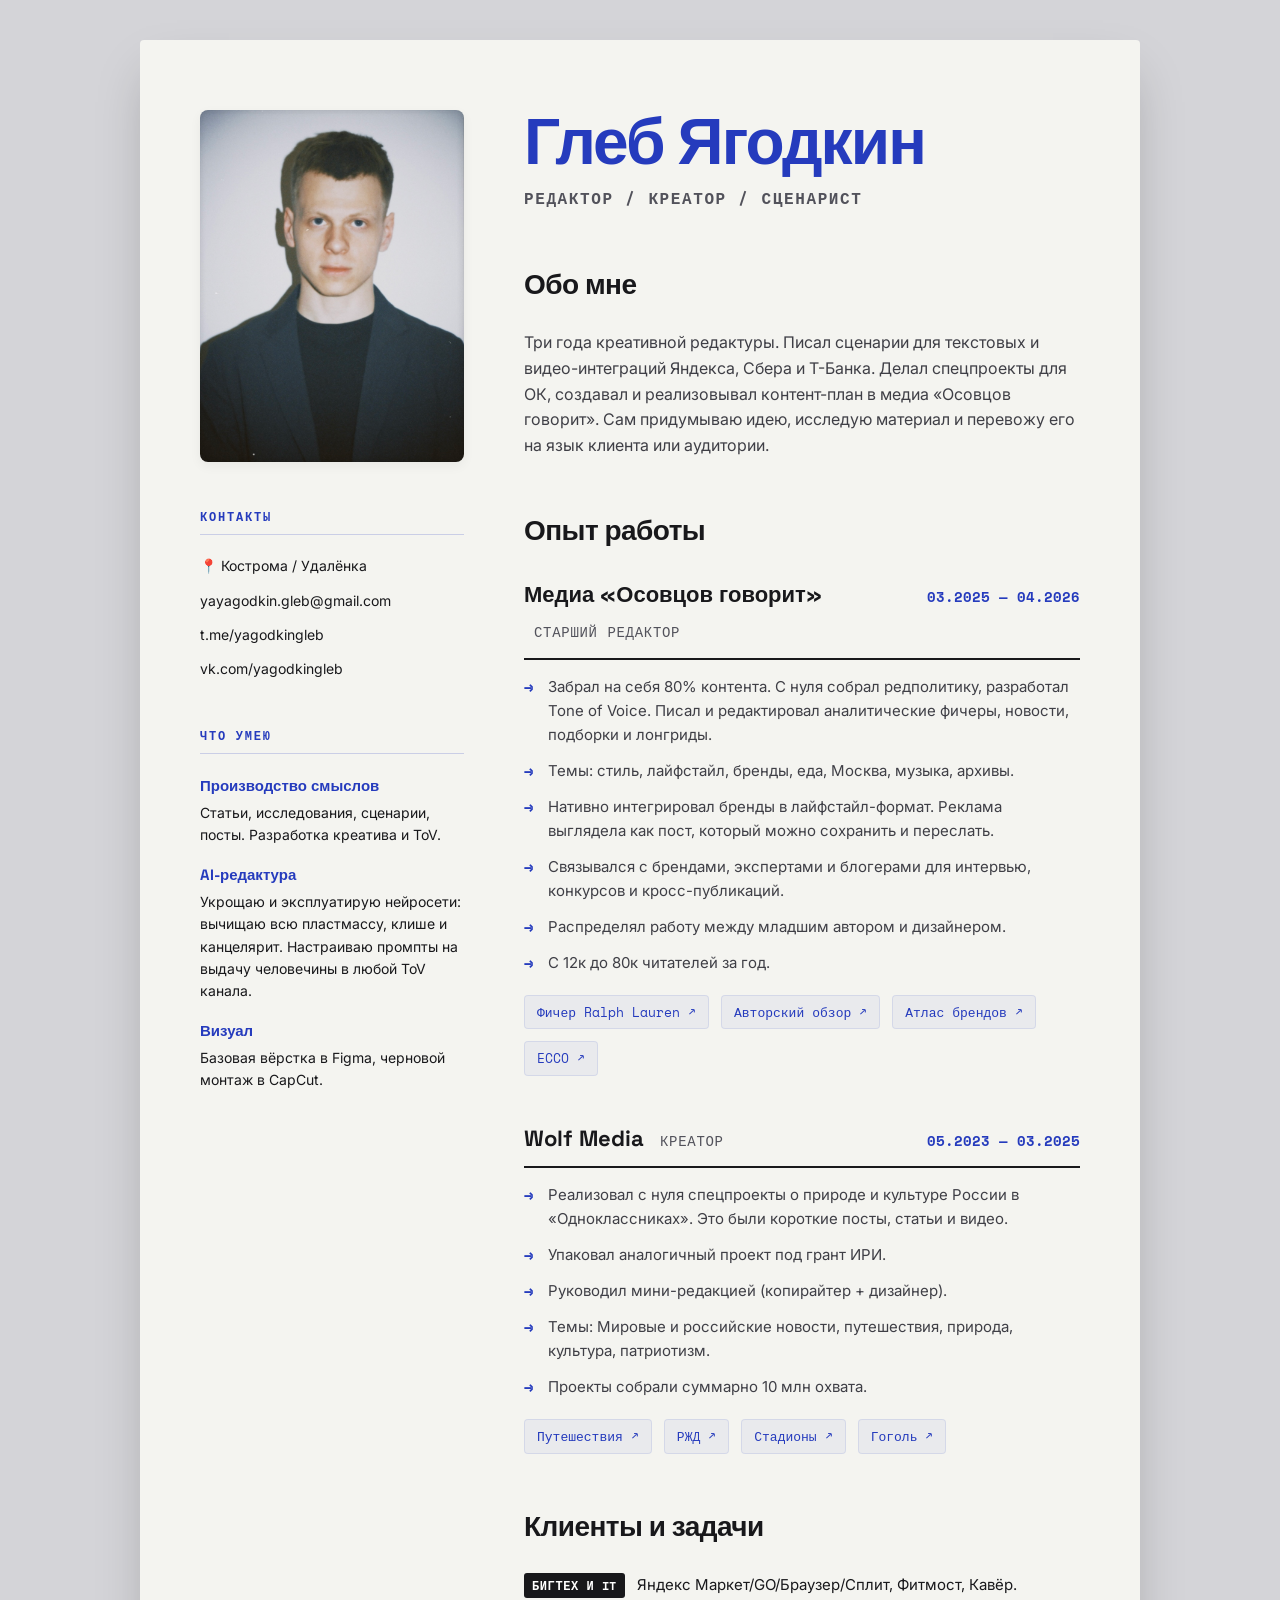
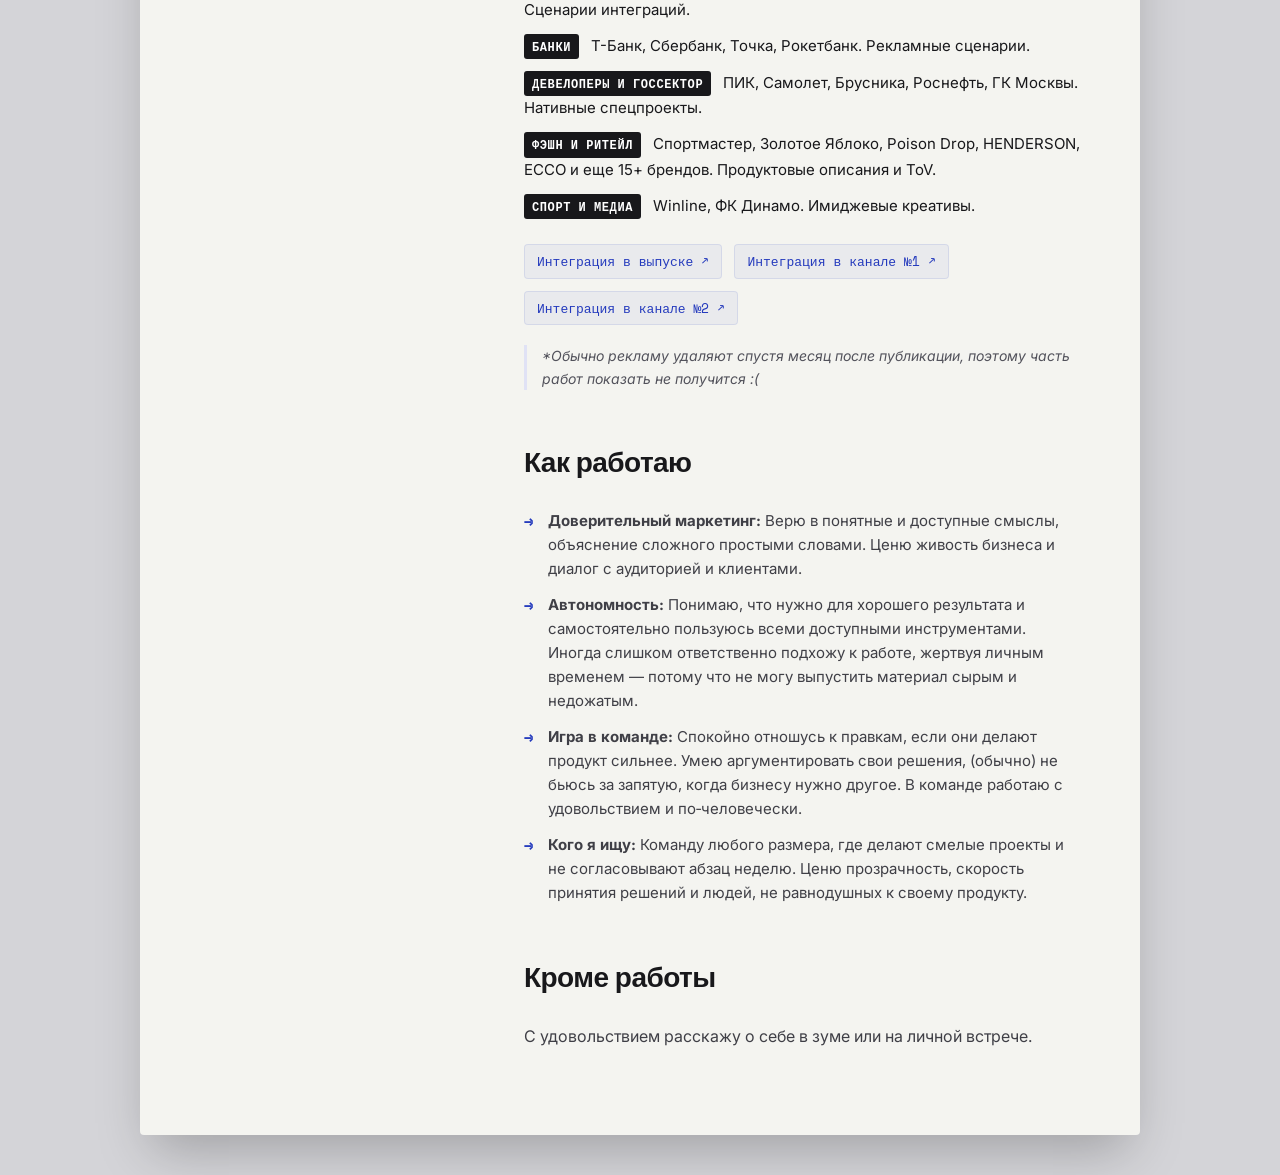
==== index.html @ 524af3cd "Add files via upload" ====
<!DOCTYPE html>
<html lang="ru">
<head>
    <meta charset="UTF-8">
    <meta name="viewport" content="width=device-width, initial-scale=1.0, viewport-fit=cover">
    <title>Глеб Ягодкин // Резюме</title>
    <link href="https://fonts.googleapis.com/css2?family=Inter:wght@400;500;600&family=Space+Grotesk:wght@500;700&family=Space+Mono:wght@400;700&display=swap" rel="stylesheet">
    <style>
        :root {
            --bg-color: #F4F4F0;
            --text-main: #18181b;
            --text-muted: #52525b;
            --accent-blue: #253BBD;
            --accent-light: #e0e2f5;
            --font-head: 'Space Grotesk', sans-serif;
            --font-body: 'Inter', sans-serif;
            --font-mono: 'Space Mono', monospace;
        }

        * { 
            margin: 0; 
            padding: 0; 
            box-sizing: border-box; 
        }
        
        body {
            background: #d4d4d8;
            font-family: var(--font-body);
            color: var(--text-main);
            padding: 40px;
            line-height: 1.6;
        }

        /* ----- ДЕСКТОП (исходная структура flex с двумя колонками) ----- */
        .resume-sheet {
            max-width: 1000px;
            margin: 0 auto;
            background: var(--bg-color);
            display: flex;
            align-items: flex-start;
            padding: 70px 60px;
            gap: 60px;
            box-shadow: 0 25px 50px -12px rgba(0, 0, 0, 0.25);
            border-radius: 4px;
        }

        .left-col {
            width: 30%;
            flex-shrink: 0;
            display: flex;
            flex-direction: column;
            gap: 45px;
        }

        .photo {
            width: 100%;
            aspect-ratio: 3 / 4;
            object-fit: cover;
            border-radius: 8px;
            box-shadow: 0 4px 12px rgba(0, 0, 0, 0.05);
            display: block;
        }

        .left-section h3 {
            font-family: var(--font-mono);
            font-size: 12px;
            text-transform: uppercase;
            letter-spacing: 0.15em;
            color: var(--accent-blue);
            margin-bottom: 20px;
            border-bottom: 1px solid rgba(37, 59, 189, 0.2);
            padding-bottom: 8px;
        }

        .contact-list {
            display: flex;
            flex-direction: column;
            gap: 12px;
            font-size: 14px;
        }

        .contact-list a, .contact-list .location {
            color: var(--text-main);
            text-decoration: none;
            transition: color 0.2s;
            display: inline-flex;
            align-items: center;
            gap: 6px;
            word-break: break-word;
        }

        .contact-list a:hover {
            color: var(--accent-blue);
        }

        .skills-list {
            list-style: none;
        }
        .skills-list li {
            font-size: 14px;
            margin-bottom: 16px;
            padding-left: 0;
        }
        .skills-list strong {
            display: block;
            font-family: var(--font-head);
            font-size: 15px;
            color: var(--accent-blue);
            margin-bottom: 4px;
        }

        .right-col {
            width: 70%;
        }

        header { margin-bottom: 50px; }
        
        h1 { 
            font-family: var(--font-head);
            font-size: 64px; 
            font-weight: 700; 
            line-height: 1; 
            margin-bottom: 12px; 
            letter-spacing: -0.03em;
            color: var(--accent-blue);
        }

        .role { 
            font-family: var(--font-mono);
            font-size: 16px; 
            font-weight: 700; 
            text-transform: uppercase; 
            letter-spacing: 0.1em; 
            color: var(--text-muted); 
        }

        section { margin-bottom: 50px; }
        section:last-child { margin-bottom: 0; }

        h2 {
            font-family: var(--font-head);
            font-size: 28px;
            font-weight: 700;
            margin-bottom: 24px;
            letter-spacing: -0.02em;
            color: var(--text-main);
        }

        p { font-size: 16px; margin-bottom: 16px; color: #3f3f46; }

        ul { list-style: none; padding-left: 0; }
        .right-col li { 
            position: relative; 
            padding-left: 24px; 
            margin-bottom: 12px; 
            font-size: 15px; 
            color: #3f3f46;
        }
        .right-col li::before { 
            content: "→"; 
            position: absolute; 
            left: 0; 
            color: var(--accent-blue); 
            font-weight: bold; 
            font-family: var(--font-mono);
        }

        .experience-item {
            margin-bottom: 45px;
            position: relative;
        }

        .exp-header {
            display: flex;
            justify-content: space-between;
            align-items: baseline;
            margin-bottom: 15px;
            border-bottom: 2px solid var(--text-main);
            padding-bottom: 10px;
        }

        .exp-title {
            font-family: var(--font-head);
            font-size: 22px;
            font-weight: 700;
        }

        .exp-title span {
            font-family: var(--font-mono);
            font-size: 14px;
            font-weight: 400;
            color: var(--text-muted);
            text-transform: uppercase;
            letter-spacing: 0.05em;
            margin-left: 10px;
            display: inline-block;
            white-space: nowrap;
        }

        .exp-meta {
            font-family: var(--font-mono);
            font-size: 14px;
            color: var(--accent-blue);
            font-weight: 700;
            white-space: nowrap;
        }

        .links-grid {
            display: flex;
            flex-wrap: wrap;
            gap: 12px;
            margin-top: 20px;
        }

        .links-grid a {
            font-family: var(--font-mono);
            font-size: 13px;
            color: var(--accent-blue);
            text-decoration: none;
            padding: 6px 12px;
            background: rgba(37, 59, 189, 0.05);
            border-radius: 4px;
            transition: all 0.2s ease;
            border: 1px solid rgba(37, 59, 189, 0.1);
        }

        .links-grid a:hover {
            background: var(--accent-blue);
            color: #ffffff;
        }

        .client-p {
            margin-bottom: 12px;
            font-size: 15px;
            line-height: 1.6;
        }

        .client-cat { 
            font-family: var(--font-mono);
            font-size: 12px;
            font-weight: 700;
            text-transform: uppercase;
            letter-spacing: 0.05em;
            background: var(--text-main);
            color: #ffffff;
            padding: 3px 8px;
            border-radius: 3px;
            margin-right: 8px;
            display: inline-block;
        }

        .note {
            font-style: italic;
            font-size: 14px;
            color: var(--text-muted);
            margin-top: 20px;
            border-left: 3px solid var(--accent-light);
            padding-left: 15px;
        }

        /* ---------- МОБИЛЬНАЯ ВЕРСИЯ: GRID С ТОЧНЫМ ПОРЯДКОМ ---------- */
        @media (max-width: 768px) {
            body {
                padding: 12px !important;
                background: #d4d4d8 !important;
            }
            
            /* Убираем старую flex‑схему, делаем grid-контейнер */
            .resume-sheet {
                display: grid !important;
                grid-template-columns: 1fr !important;
                gap: 24px !important;
                padding: 24px 20px !important;
                background: var(--bg-color);
                border-radius: 20px;
                box-shadow: 0 10px 25px rgba(0,0,0,0.1);
            }
            
            /* Скрываем обёртки, их содержимое станет прямыми потомками grid */
            .left-col, .right-col {
                display: contents !important;
            }
            
            /* Задаём имена областей в строгом порядке, как просил заказчик:
               1. Фото
               2. Глеб Ягодкин + роль (header)
               3. Контакты
               4. Обо мне
               5. Что умею
               6. Опыт работы
               7. Клиенты и задачи
               8. Как работаю
               9. Кроме работы
            */
            .resume-sheet {
                grid-template-areas: 
                    "photo"
                    "header"
                    "contacts"
                    "about"
                    "skills"
                    "experience"
                    "clients"
                    "howwork"
                    "extra";
            }
            
            /* Назначаем каждому элементу его grid-область */
            .photo {
                grid-area: photo;
                max-width: 150px;
                width: 100%;
                margin: 0 auto;
                border-radius: 24px;
                box-shadow: 0 12px 20px -8px rgba(0,0,0,0.2);
            }
            
            header {
                grid-area: header;
                text-align: center;
                margin-bottom: 0;
            }
            
            .contact-section {
                grid-area: contacts;
            }
            
            .about-me-section {
                grid-area: about;
            }
            
            .skills-section {
                grid-area: skills;
            }
            
            .experience-wrapper {
                grid-area: experience;
            }
            
            .clients-section {
                grid-area: clients;
            }
            
            .how-work-section {
                grid-area: howwork;
            }
            
            .extra-section {
                grid-area: extra;
                margin-bottom: 0;
            }
            
            /* Стилизация элементов внутри мобильной версии */
            h1 {
                font-size: 36px !important;
                margin-bottom: 6px !important;
                line-height: 1.1;
            }
            .role {
                font-size: 13px !important;
                letter-spacing: 1.5px;
            }
            .left-section h3 {
                font-size: 16px;
                text-align: center;
                border-bottom: none;
                display: inline-block;
                width: auto;
                padding-bottom: 6px;
                border-bottom: 1px solid var(--accent-blue);
                margin-bottom: 18px;
            }
            .contact-list {
                flex-direction: row;
                flex-wrap: wrap;
                justify-content: center;
                gap: 12px 16px;
            }
            .contact-list a, .contact-list .location {
                background: rgba(37, 59, 189, 0.06);
                padding: 6px 16px;
                border-radius: 40px;
                font-size: 14px;
                white-space: nowrap;
            }
            .contact-list .location {
                background: rgba(0,0,0,0.04);
                white-space: normal;
            }
            .skills-list li {
                background: #ffffffcc;
                backdrop-filter: blur(2px);
                padding: 18px;
                border-radius: 20px;
                margin-bottom: 14px;
                box-shadow: 0 2px 8px rgba(0,0,0,0.02);
                border: 1px solid #fff;
            }
            .skills-list strong {
                font-size: 18px;
                margin-bottom: 8px;
            }
            h2 {
                font-size: 24px !important;
                margin-top: 4px;
                margin-bottom: 18px;
                padding-left: 14px;
                border-left: 4px solid var(--accent-blue);
            }
            .exp-header {
                flex-direction: column;
                align-items: flex-start;
                gap: 6px;
            }
            .exp-title {
                font-size: 20px;
            }
            .exp-title span {
                white-space: normal;
                margin-left: 0;
                display: inline-block;
                font-size: 12px;
            }
            .exp-meta {
                white-space: normal;
                font-size: 13px;
            }
            .links-grid {
                justify-content: flex-start;
                margin-top: 16px;
            }
            .client-p {
                background: #ffffffaa;
                padding: 14px;
                border-radius: 18px;
                margin-bottom: 14px;
            }
            .note {
                font-size: 13px;
            }
            .right-col li {
                font-size: 14px;
            }
        }
        
        /* Супер‑маленькие экраны (до 480px) */
        @media (max-width: 480px) {
            .contact-list a, .contact-list .location {
                white-space: normal;
                word-break: break-word;
                font-size: 13px;
                padding: 5px 12px;
            }
            .photo {
                max-width: 120px;
            }
            h1 {
                font-size: 28px !important;
            }
            .skills-list li {
                padding: 14px;
            }
        }
        
        /* Печать (без изменений) */
        @media print {
            @page { margin: 15mm; }
            body { background: white; padding: 0; -webkit-print-color-adjust: exact; print-color-adjust: exact; }
            .resume-sheet { box-shadow: none; padding: 0; max-width: 100%; gap: 40px; }
            .links-grid a { border: 1px solid #ccc; }
            section, .experience-item, .left-section, .client-p { page-break-inside: avoid; break-inside: avoid; }
            h1, h2, h3, .exp-header { page-break-after: avoid; break-after: avoid; }
            .photo { max-width: 180px; }
        }

    /* === Мобильная адаптация: уменьшение отступов === */
        @media screen and (max-width: 768px) {
            /* 1. Уменьшаем серые поля по краям экрана */
            body {
                padding: 10px !important;
            }

            /* 2. Уменьшаем внутренние поля основного белого листа */
            body > div {
                padding: 20px !important;
            }

            /* 3. Поджимаем расстояния между крупными секциями (Опыт, Проекты) */
            section {
                margin-bottom: 30px !important;
                padding-bottom: 0 !important;
            }

            /* 4. Уменьшаем дыры после заголовков */
            h1 {
                margin-bottom: 15px !important;
            }
            h2 { 
                margin-top: 25px !important; 
                margin-bottom: 15px !important; 
            }
            section h2:first-child {
                margin-top: 0 !important;
            }

            /* 5. Сокращаем отступы между блоками внутри секций (между местами работы) */
            section > div, [class*="item"], [class*="card"] {
                margin-bottom: 25px !important;
            }

            /* 6. Уплотняем текст и списки */
            p {
                margin-bottom: 10px !important;
            }
            ul {
                margin-bottom: 15px !important;
                padding-left: 20px !important; /* Придвигаем буллиты левее */
            }
            li {
                margin-bottom: 6px !important;
            }
        }    
    </style>
</head>
<body>

<div class="resume-sheet">
    
    <!-- ЛЕВАЯ КОЛОНКА (десктоп) / на мобилке display:contents, все блоки станут прямыми -->
    <div class="left-col">
        <!-- Фото -->
        <img class="photo" src="[data-uri]" alt="" />      
        <!-- Контакты (кликабельные) -->
        <div class="left-section contact-section">
            <h3>Контакты</h3>
            <div class="contact-list">
                <span class="location">📍 Кострома / Удалёнка</span>
                <a href="mailto:yayagodkin.gleb@gmail.com">yayagodkin.gleb@gmail.com</a>
                <a href="https://t.me/yagodkingleb" target="_blank" rel="noopener noreferrer">t.me/yagodkingleb</a>
                <a href="https://vk.com/yagodkingleb" target="_blank" rel="noopener noreferrer">vk.com/yagodkingleb</a>
            </div>
        </div>

        <!-- Что умею -->
        <div class="left-section skills-section">
            <h3>Что умею</h3>
            <ul class="skills-list">
                <li><strong>Производство смыслов</strong> Статьи, исследования, сценарии, посты. Разработка креатива и ToV.</li>
                <li><strong>AI-редактура</strong> Укрощаю и эксплуатирую нейросети: вычищаю всю пластмассу, клише и канцелярит. Настраиваю промпты на выдачу человечины в любой ToV канала.</li>
                <li><strong>Визуал</strong> Базовая вёрстка в Figma, черновой монтаж в CapCut.</li>
            </ul>
        </div>
    </div>

    <!-- ПРАВАЯ КОЛОНКА (основной контент) -->
    <div class="right-col">
        
        <header>
            <h1>Глеб Ягодкин</h1>
            <div class="role">Редактор / Креатор / Сценарист</div>
        </header>

        <section class="about-me-section">
            <h2>Обо мне</h2>
            <p>Три года креативной редактуры. Писал сценарии для текстовых и видео-интеграций Яндекса, Сбера и Т-Банка. Делал спецпроекты для ОК, создавал и реализовывал контент-план в медиа «Осовцов говорит». Сам придумываю идею, исследую материал и перевожу его на язык клиента или аудитории.</p>
        </section>

        <section class="experience-wrapper">
            <h2>Опыт работы</h2>
            
            <div class="experience-item">
                <div class="exp-header">
                    <div class="exp-title">Медиа «Осовцов говорит» <span>Старший редактор</span></div>
                    <div class="exp-meta">03.2025 — 04.2026</div>
                </div>
                <ul>
                    <li>Забрал на себя 80% контента. С нуля собрал редполитику, разработал Tone of Voice. Писал и редактировал аналитические фичеры, новости, подборки и лонгриды.</li>
                    <li>Темы: стиль, лайфстайл, бренды, еда, Москва, музыка, архивы.</li>
                    <li>Нативно интегрировал бренды в лайфстайл-формат. Реклама выглядела как пост, который можно сохранить и переслать.</li>
                    <li>Связывался с брендами, экспертами и блогерами для интервью, конкурсов и кросс-публикаций.</li>
                    <li>Распределял работу между младшим автором и дизайнером.</li>
                    <li>С 12к до 80к читателей за год.</li>
                </ul>
                <div class="links-grid">
                    <a href="https://t.me/osovtsovgovorit/6915" target="_blank" rel="noopener noreferrer">Фичер Ralph Lauren ↗</a>
                    <a href="https://t.me/osovtsovgovorit/6179" target="_blank" rel="noopener noreferrer">Авторский обзор ↗</a>
                    <a href="https://t.me/osovtsovgovorit/6228" target="_blank" rel="noopener noreferrer">Атлас брендов ↗</a>
                    <a href="https://t.me/osovtsovgovorit/3193" target="_blank" rel="noopener noreferrer">ECCO ↗</a>
                </div>
            </div>

            <div class="experience-item">
                <div class="exp-header">
                    <div class="exp-title">Wolf Media <span>Креатор</span></div>
                    <div class="exp-meta">05.2023 — 03.2025</div>
                </div>
                <ul>
                    <li>Реализовал с нуля спецпроекты о природе и культуре России в «Одноклассниках». Это были короткие посты, статьи и видео.</li>
                    <li>Упаковал аналогичный проект под грант ИРИ.</li>
                    <li>Руководил мини-редакцией (копирайтер + дизайнер).</li> 
                    <li>Темы: Мировые и российские новости, путешествия, природа, культура, патриотизм.</li>
                    <li>Проекты собрали суммарно 10 млн охвата.</li>
                </ul>
                <div class="links-grid">
                    <a href="https://ok.ru/russiatravel/topic/158429829408140" target="_blank" rel="noopener noreferrer">Путешествия ↗</a>
                    <a href="https://ok.ru/russiatravel/topic/158396939838860" target="_blank" rel="noopener noreferrer">РЖД ↗</a>
                    <a href="https://ok.ru/russia2020/topic/157948852972976" target="_blank" rel="noopener noreferrer">Стадионы ↗</a>
                    <a href="https://ok.ru/russia2020/topic/157778286685616" target="_blank" rel="noopener noreferrer">Гоголь ↗</a>
                </div>
            </div>
        </section>

        <section class="clients-section">
            <h2>Клиенты и задачи</h2>
            <div class="client-p"><span class="client-cat">Бигтех и IT</span> Яндекс Маркет/GO/Браузер/Сплит, Фитмост, Кавёр. Сценарии интеграций.</div>
            <div class="client-p"><span class="client-cat">Банки</span> Т-Банк, Сбербанк, Точка, Рокетбанк. Рекламные сценарии.</div>
            <div class="client-p"><span class="client-cat">Девелоперы и Госсектор</span> ПИК, Самолет, Брусника, Роснефть, ГК Москвы. Нативные спецпроекты.</div>
            <div class="client-p"><span class="client-cat">Фэшн и ритейл</span> Спортмастер, Золотое Яблоко, Poison Drop, HENDERSON, ECCO и еще 15+ брендов. Продуктовые описания и ToV.</div>
            <div class="client-p"><span class="client-cat">Спорт и Медиа</span> Winline, ФК Динамо. Имиджевые креативы.</div>
            
            <div class="links-grid" style="margin-top: 25px;">
                <a href="https://youtu.be/-GzI8AqU8bI?t=719&si=TFlkKChj_jbKT50J" target="_blank" rel="noopener noreferrer">Интеграция в выпуске ↗</a>
                <a href="https://t.me/osovtsovgovorit/5388?single" target="_blank" rel="noopener noreferrer">Интеграция в канале №1 ↗</a>
                <a href="https://t.me/osovtsovgovorit/5484" target="_blank" rel="noopener noreferrer">Интеграция в канале №2 ↗</a>
            </div>
            
            <p class="note">*Обычно рекламу удаляют спустя месяц после публикации, поэтому часть работ показать не получится :(</p>
        </section>

        <section class="how-work-section">
            <h2>Как работаю</h2>
            <ul>
                <li><strong>Доверительный маркетинг:</strong> Верю в понятные и доступные смыслы, объяснение сложного простыми словами. Ценю живость бизнеса и диалог с аудиторией и клиентами.</li>
                <li><strong>Автономность:</strong> Понимаю, что нужно для хорошего результата и самостоятельно пользуюсь всеми доступными инструментами. Иногда слишком ответственно подхожу к работе, жертвуя личным временем — потому что не могу выпустить материал сырым и недожатым.</li>
                <li><strong>Игра в команде:</strong> Спокойно отношусь к правкам, если они делают продукт сильнее. Умею аргументировать свои решения, (обычно) не бьюсь за запятую, когда бизнесу нужно другое. В команде работаю с удовольствием и по‑человечески.</li>
                <li><strong>Кого я ищу:</strong> Команду любого размера, где делают смелые проекты и не согласовывают абзац неделю. Ценю прозрачность, скорость принятия решений и людей, не равнодушных к своему продукту.</li>
            </ul>
        </section>

        <section class="extra-section">
            <h2>Кроме работы</h2>
            <p>С удовольствием расскажу о себе в зуме или на личной встрече.</p>
        </section>

    </div>
</div>

</body>
</html>
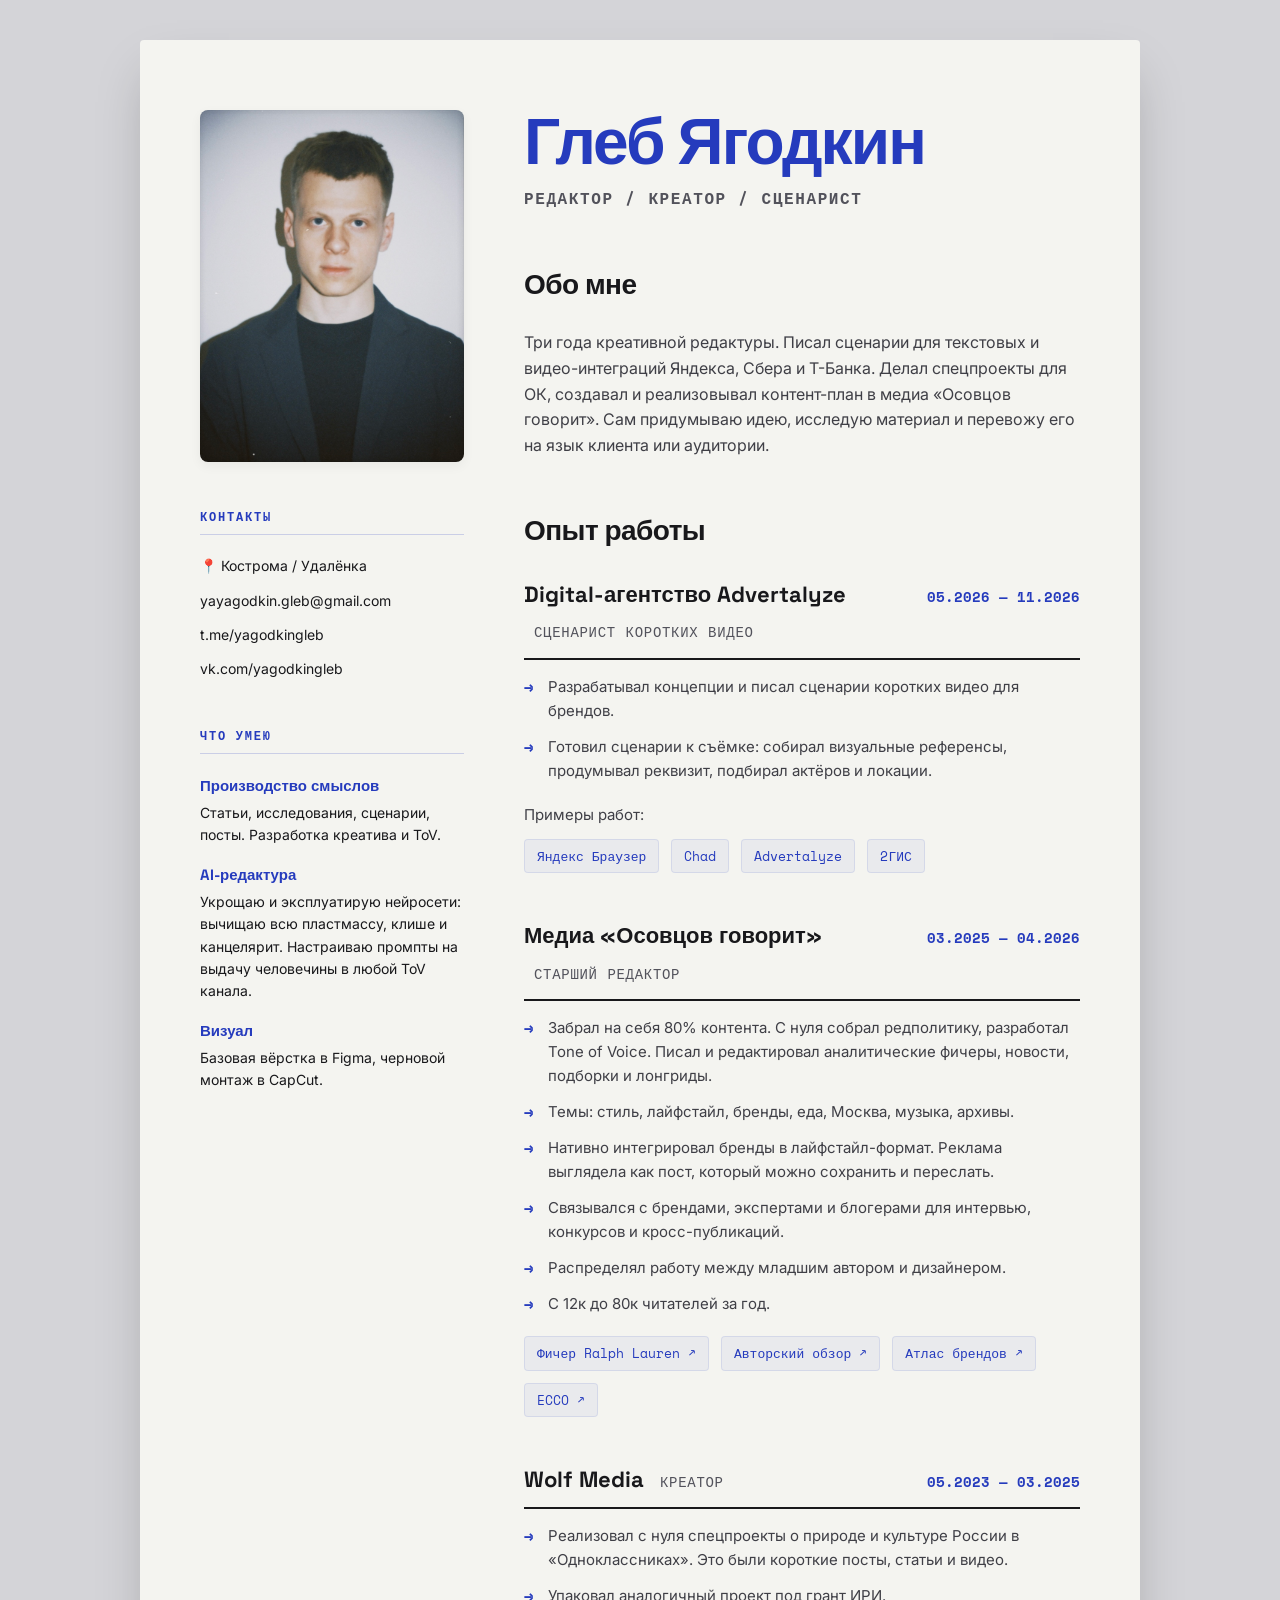
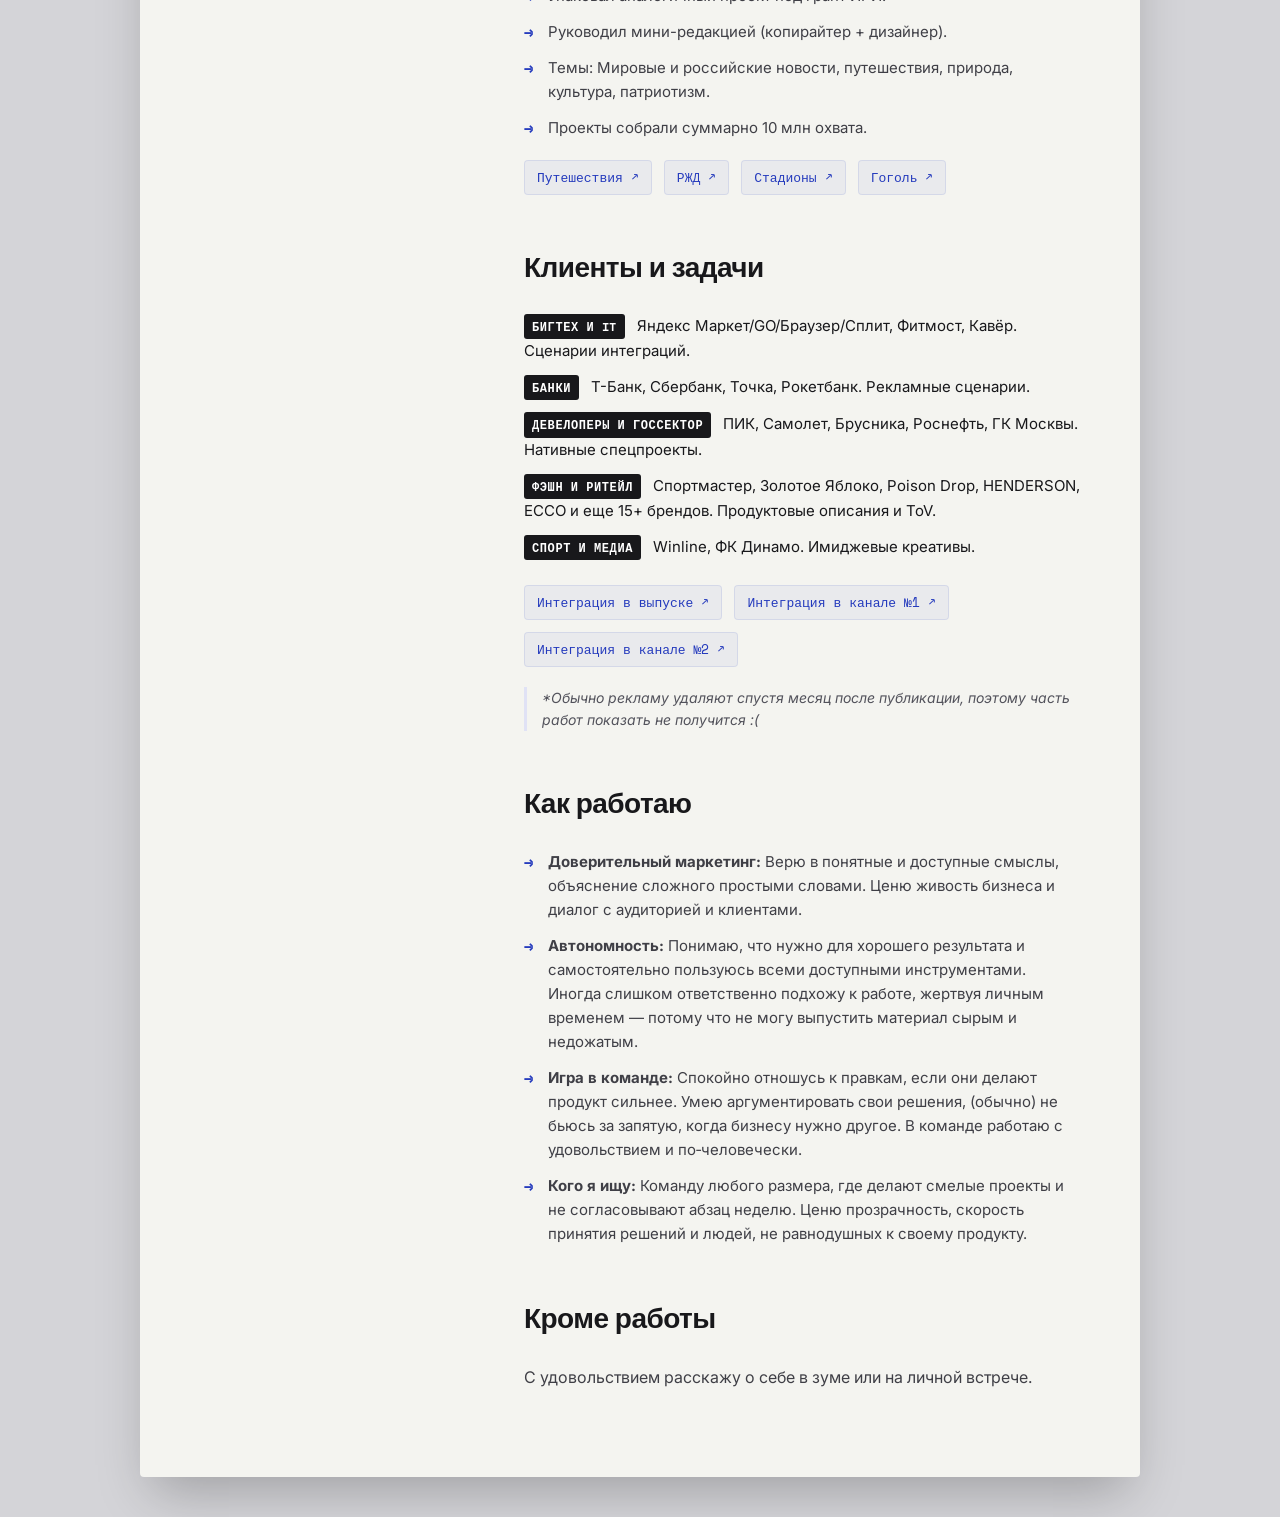
==== commit b71b5e36: "Add Advertalyze experience and reel portfolio links" ====
--- a/index.html
+++ b/index.html
@@ -570,6 +570,24 @@
             
             <div class="experience-item">
                 <div class="exp-header">
+                    <div class="exp-title"><a href="https://advertalyze.ru/" target="_blank" rel="noopener noreferrer" style="color: inherit; text-decoration: none;">Digital-агентство Advertalyze</a> <span>Сценарист коротких видео</span></div>
+                    <div class="exp-meta">05.2026 — 11.2026</div>
+                </div>
+                <ul>
+                    <li>Разрабатывал концепции и писал сценарии коротких видео для брендов.</li>
+                    <li>Готовил сценарии к съёмке: собирал визуальные референсы, продумывал реквизит, подбирал актёров и локации.</li>
+                </ul>
+                <p style="font-size: 15px; margin-top: 20px; margin-bottom: 0;">Примеры работ:</p>
+                <div class="links-grid" style="margin-top: 12px;">
+                    <a href="https://www.instagram.com/reel/DdZJqwdBC0t/" target="_blank" rel="noopener noreferrer">Яндекс Браузер</a>
+                    <a href="https://www.instagram.com/reel/DdtycuwMjII/" target="_blank" rel="noopener noreferrer">Chad</a>
+                    <a href="https://www.instagram.com/reel/DdtsJgbzGRl/" target="_blank" rel="noopener noreferrer">Advertalyze</a>
+                    <a href="https://www.instagram.com/reel/DeE6K5loYb1/" target="_blank" rel="noopener noreferrer">2ГИС</a>
+                </div>
+            </div>
+
+            <div class="experience-item">
+                <div class="exp-header">
                     <div class="exp-title">Медиа «Осовцов говорит» <span>Старший редактор</span></div>
                     <div class="exp-meta">03.2025 — 04.2026</div>
                 </div>
